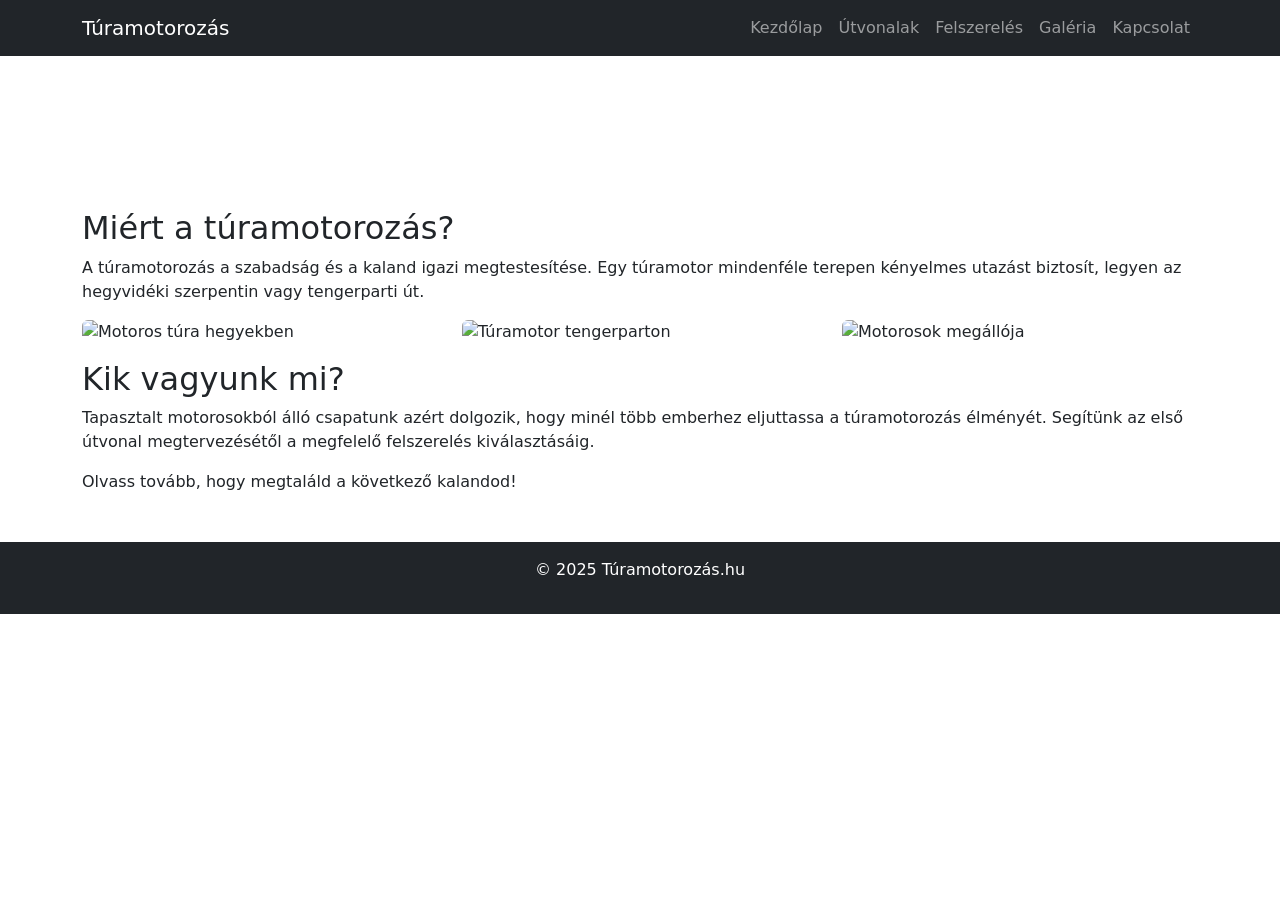
==== index.html @ 0ee834d4 "kezdetek" ====
<!DOCTYPE html>
<html lang="hu">
<head>
  <meta charset="UTF-8">
  <meta name="viewport" content="width=device-width, initial-scale=1.0">
  <title>Túramotorozás - Kezdőlap</title>
  <link href="https://cdn.jsdelivr.net/npm/bootstrap@5.3.0/dist/css/bootstrap.min.css" rel="stylesheet">
  <link rel="stylesheet" href="style.css">
</head>
<body>
  <!-- Felső menü -->
  <nav class="navbar navbar-expand-lg navbar-dark bg-dark sticky-top">
    <div class="container">
      <a class="navbar-brand" href="index.html">Túramotorozás</a>
      <button class="navbar-toggler" type="button" data-bs-toggle="collapse" data-bs-target="#navbarNav">
        <span class="navbar-toggler-icon"></span>
      </button>
      <div class="collapse navbar-collapse" id="navbarNav">
        <ul class="navbar-nav ms-auto">
          <li class="nav-item"><a class="nav-link" href="index.html">Kezdőlap</a></li>
          <li class="nav-item"><a class="nav-link" href="utvonalak.html">Útvonalak</a></li>
          <li class="nav-item"><a class="nav-link" href="felszereles.html">Felszerelés</a></li>
          <li class="nav-item"><a class="nav-link" href="galeria.html">Galéria</a></li>
          <li class="nav-item"><a class="nav-link" href="kapcsolat.html">Kapcsolat</a></li>
        </ul>
      </div>
    </div>
  </nav>

  <!-- Tartalom -->
  <header class="hero text-center text-white">
    <div class="container">
      <h1 class="display-4">Üdvözlünk a Túramotorozás Világában!</h1>
      <p class="lead">Fedezd fel Európa legszebb útjait kényelmes túramotorokon!</p>
    </div>
  </header>

  <main class="container my-5">
    <section>
      <h2>Miért a túramotorozás?</h2>
      <p>A túramotorozás a szabadság és a kaland igazi megtestesítése. Egy túramotor mindenféle terepen kényelmes utazást biztosít, legyen az hegyvidéki szerpentin vagy tengerparti út.</p>
    </section>

    <section class="row">
      <div class="col-md-4">
        <img src="img/tura1.jpg" alt="Motoros túra hegyekben" class="img-fluid rounded mb-3">
      </div>
      <div class="col-md-4">
        <img src="img/tura2.jpg" alt="Túramotor tengerparton" class="img-fluid rounded mb-3">
      </div>
      <div class="col-md-4">
        <img src="img/tura3.jpg" alt="Motorosok megállója" class="img-fluid rounded mb-3">
      </div>
    </section>

    <section>
      <h2>Kik vagyunk mi?</h2>
      <p>Tapasztalt motorosokból álló csapatunk azért dolgozik, hogy minél több emberhez eljuttassa a túramotorozás élményét. Segítünk az első útvonal megtervezésétől a megfelelő felszerelés kiválasztásáig.</p>
      <p>Olvass tovább, hogy megtaláld a következő kalandod!</p>
    </section>
  </main>

  <footer class="bg-dark text-center text-white py-3">
    <p>&copy; 2025 Túramotorozás.hu</p>
  </footer>

  <script src="https://cdn.jsdelivr.net/npm/bootstrap@5.3.0/dist/js/bootstrap.bundle.min.js"></script>
  <script src="script.js"></script>
</body>
</html>
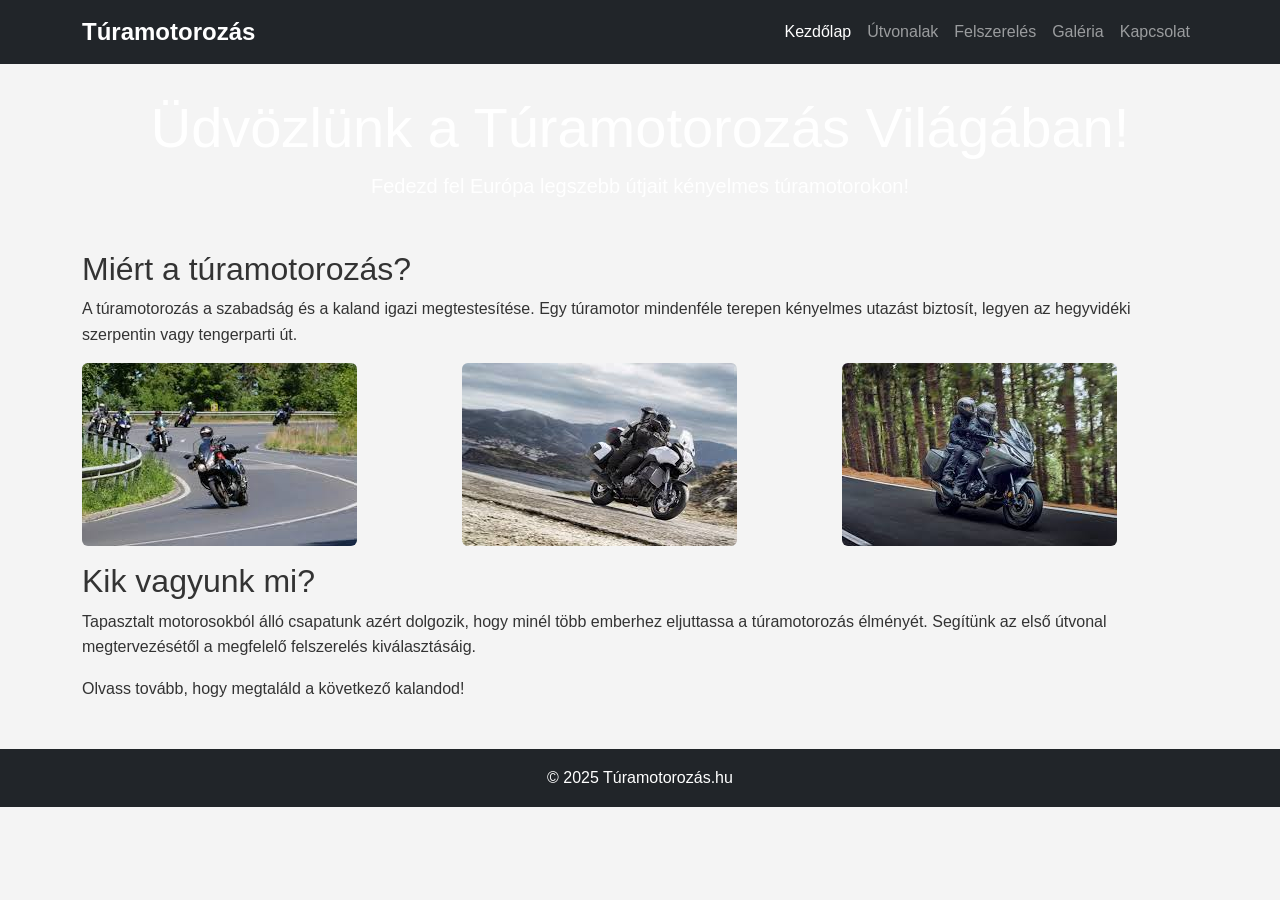
==== commit 1240a507: "alapoldalak" ====
--- a/index.html
+++ b/index.html
@@ -17,7 +17,7 @@
       </button>
       <div class="collapse navbar-collapse" id="navbarNav">
         <ul class="navbar-nav ms-auto">
-          <li class="nav-item"><a class="nav-link" href="index.html">Kezdőlap</a></li>
+          <li class="nav-item"><a class="nav-link active" href="index.html">Kezdőlap</a></li>
           <li class="nav-item"><a class="nav-link" href="utvonalak.html">Útvonalak</a></li>
           <li class="nav-item"><a class="nav-link" href="felszereles.html">Felszerelés</a></li>
           <li class="nav-item"><a class="nav-link" href="galeria.html">Galéria</a></li>
--- a/style.css
+++ b/style.css
@@ -0,0 +1,80 @@
+/* Alap stílusok */
+body {
+    font-family: Arial, sans-serif;
+    background-color: #f4f4f4;
+    color: #333;
+    line-height: 1.6;
+  }
+  
+  .navbar {
+    margin-bottom: 30px;
+  }
+  
+  .navbar-brand {
+    font-weight: bold;
+    font-size: 1.5rem;
+  }
+  
+  footer {
+    background-color: #343a40;
+    color: white;
+    padding: 10px 0;
+  }
+  
+  footer p {
+    margin: 0;
+  }
+  
+  /* Képek megjelenése */
+  .img-fluid {
+    max-width: 100%;
+    height: auto;
+  }
+  
+  /* Formázás */
+  form .form-control {
+    border-radius: 0;
+    border: 2px solid #ccc;
+    transition: border-color 0.3s ease;
+  }
+  
+  form .form-control:focus {
+    border-color: #007bff;
+  }
+  
+  form .btn-primary {
+    background-color: #007bff;
+    border: none;
+    padding: 10px 20px;
+    font-size: 1rem;
+    cursor: pointer;
+    transition: background-color 0.3s ease;
+  }
+  
+  form .btn-primary:hover {
+    background-color: #0056b3;
+  }
+  
+  .alert {
+    margin-top: 20px;
+  }
+  
+  .alert-success {
+    background-color: #28a745;
+    color: white;
+  }
+  
+  .alert-danger {
+    background-color: #dc3545;
+    color: white;
+  }
+  
+  /* Egyedi margó a szövegekhez */
+  .mt-5 {
+    margin-top: 3rem;
+  }
+  
+  .mt-4 {
+    margin-top: 2rem;
+  }
+  
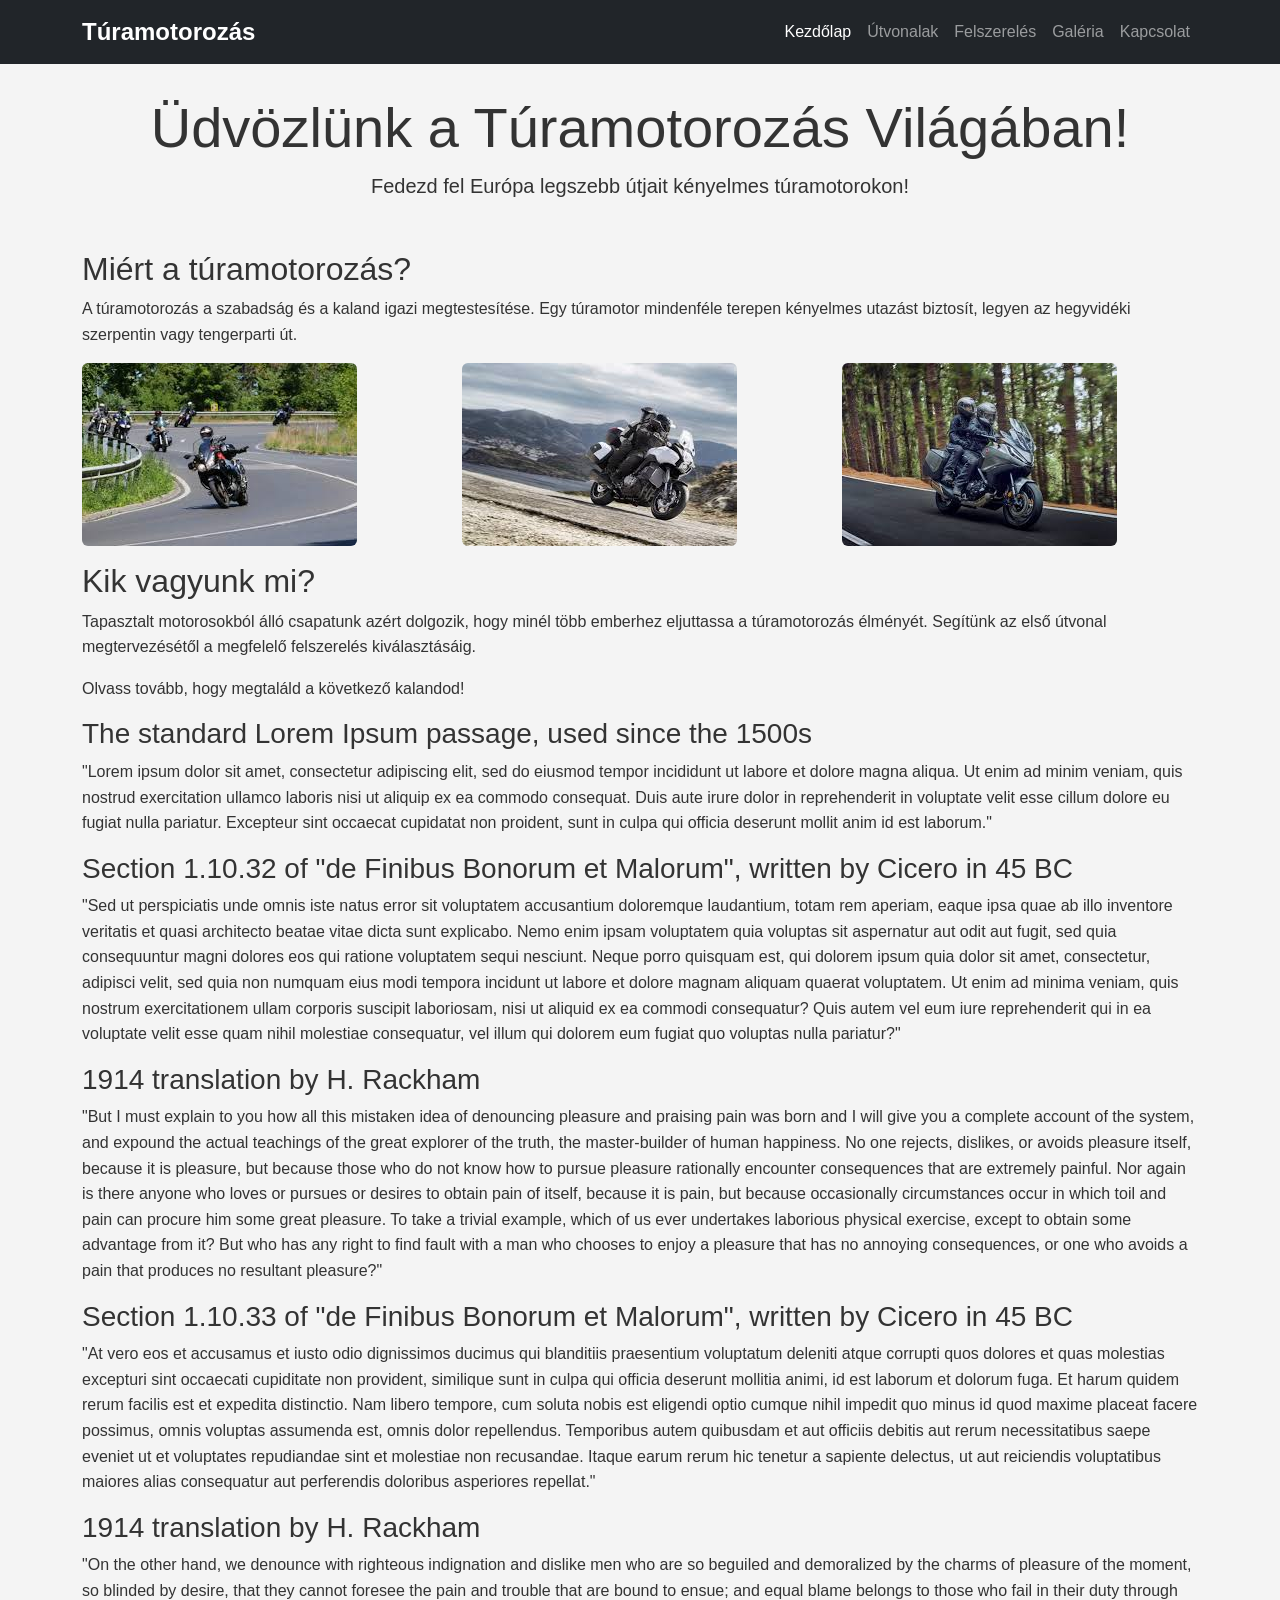
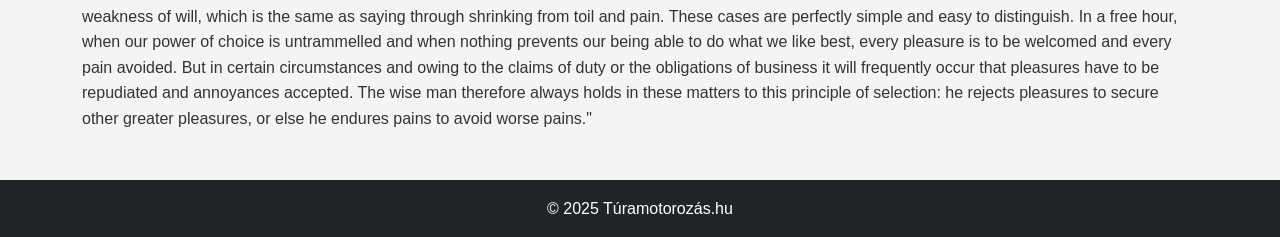
==== commit 0314cb9a: "kepek" ====
--- a/index.html
+++ b/index.html
@@ -28,7 +28,7 @@
   </nav>
 
   <!-- Tartalom -->
-  <header class="hero text-center text-white">
+  <header class="hero text-center">
     <div class="container">
       <h1 class="display-4">Üdvözlünk a Túramotorozás Világában!</h1>
       <p class="lead">Fedezd fel Európa legszebb útjait kényelmes túramotorokon!</p>
@@ -58,8 +58,19 @@
       <p>Tapasztalt motorosokból álló csapatunk azért dolgozik, hogy minél több emberhez eljuttassa a túramotorozás élményét. Segítünk az első útvonal megtervezésétől a megfelelő felszerelés kiválasztásáig.</p>
       <p>Olvass tovább, hogy megtaláld a következő kalandod!</p>
     </section>
+    <section>
+    <div id="Translation">
+
+    <h3>The standard Lorem Ipsum passage, used since the 1500s</h3><p>"Lorem ipsum dolor sit amet, consectetur adipiscing elit, sed do eiusmod tempor incididunt ut labore et dolore magna aliqua. Ut enim ad minim veniam, quis nostrud exercitation ullamco laboris nisi ut aliquip ex ea commodo consequat. Duis aute irure dolor in reprehenderit in voluptate velit esse cillum dolore eu fugiat nulla pariatur. Excepteur sint occaecat cupidatat non proident, sunt in culpa qui officia deserunt mollit anim id est laborum."</p><h3>Section 1.10.32 of "de Finibus Bonorum et Malorum", written by Cicero in 45 BC</h3><p>"Sed ut perspiciatis unde omnis iste natus error sit voluptatem accusantium doloremque laudantium, totam rem aperiam, eaque ipsa quae ab illo inventore veritatis et quasi architecto beatae vitae dicta sunt explicabo. Nemo enim ipsam voluptatem quia voluptas sit aspernatur aut odit aut fugit, sed quia consequuntur magni dolores eos qui ratione voluptatem sequi nesciunt. Neque porro quisquam est, qui dolorem ipsum quia dolor sit amet, consectetur, adipisci velit, sed quia non numquam eius modi tempora incidunt ut labore et dolore magnam aliquam quaerat voluptatem. Ut enim ad minima veniam, quis nostrum exercitationem ullam corporis suscipit laboriosam, nisi ut aliquid ex ea commodi consequatur? Quis autem vel eum iure reprehenderit qui in ea voluptate velit esse quam nihil molestiae consequatur, vel illum qui dolorem eum fugiat quo voluptas nulla pariatur?"</p>
+    <h3>1914 translation by H. Rackham</h3>
+    <p>"But I must explain to you how all this mistaken idea of denouncing pleasure and praising pain was born and I will give you a complete account of the system, and expound the actual teachings of the great explorer of the truth, the master-builder of human happiness. No one rejects, dislikes, or avoids pleasure itself, because it is pleasure, but because those who do not know how to pursue pleasure rationally encounter consequences that are extremely painful. Nor again is there anyone who loves or pursues or desires to obtain pain of itself, because it is pain, but because occasionally circumstances occur in which toil and pain can procure him some great pleasure. To take a trivial example, which of us ever undertakes laborious physical exercise, except to obtain some advantage from it? But who has any right to find fault with a man who chooses to enjoy a pleasure that has no annoying consequences, or one who avoids a pain that produces no resultant pleasure?"</p>
+    <h3>Section 1.10.33 of "de Finibus Bonorum et Malorum", written by Cicero in 45 BC</h3>
+    <p>"At vero eos et accusamus et iusto odio dignissimos ducimus qui blanditiis praesentium voluptatum deleniti atque corrupti quos dolores et quas molestias excepturi sint occaecati cupiditate non provident, similique sunt in culpa qui officia deserunt mollitia animi, id est laborum et dolorum fuga. Et harum quidem rerum facilis est et expedita distinctio. Nam libero tempore, cum soluta nobis est eligendi optio cumque nihil impedit quo minus id quod maxime placeat facere possimus, omnis voluptas assumenda est, omnis dolor repellendus. Temporibus autem quibusdam et aut officiis debitis aut rerum necessitatibus saepe eveniet ut et voluptates repudiandae sint et molestiae non recusandae. Itaque earum rerum hic tenetur a sapiente delectus, ut aut reiciendis voluptatibus maiores alias consequatur aut perferendis doloribus asperiores repellat."</p>
+    <h3>1914 translation by H. Rackham</h3>
+    <p>"On the other hand, we denounce with righteous indignation and dislike men who are so beguiled and demoralized by the charms of pleasure of the moment, so blinded by desire, that they cannot foresee the pain and trouble that are bound to ensue; and equal blame belongs to those who fail in their duty through weakness of will, which is the same as saying through shrinking from toil and pain. These cases are perfectly simple and easy to distinguish. In a free hour, when our power of choice is untrammelled and when nothing prevents our being able to do what we like best, every pleasure is to be welcomed and every pain avoided. But in certain circumstances and owing to the claims of duty or the obligations of business it will frequently occur that pleasures have to be repudiated and annoyances accepted. The wise man therefore always holds in these matters to this principle of selection: he rejects pleasures to secure other greater pleasures, or else he endures pains to avoid worse pains."</p>
+    </div>
+    </section>
   </main>
-
   <footer class="bg-dark text-center text-white py-3">
     <p>&copy; 2025 Túramotorozás.hu</p>
   </footer>
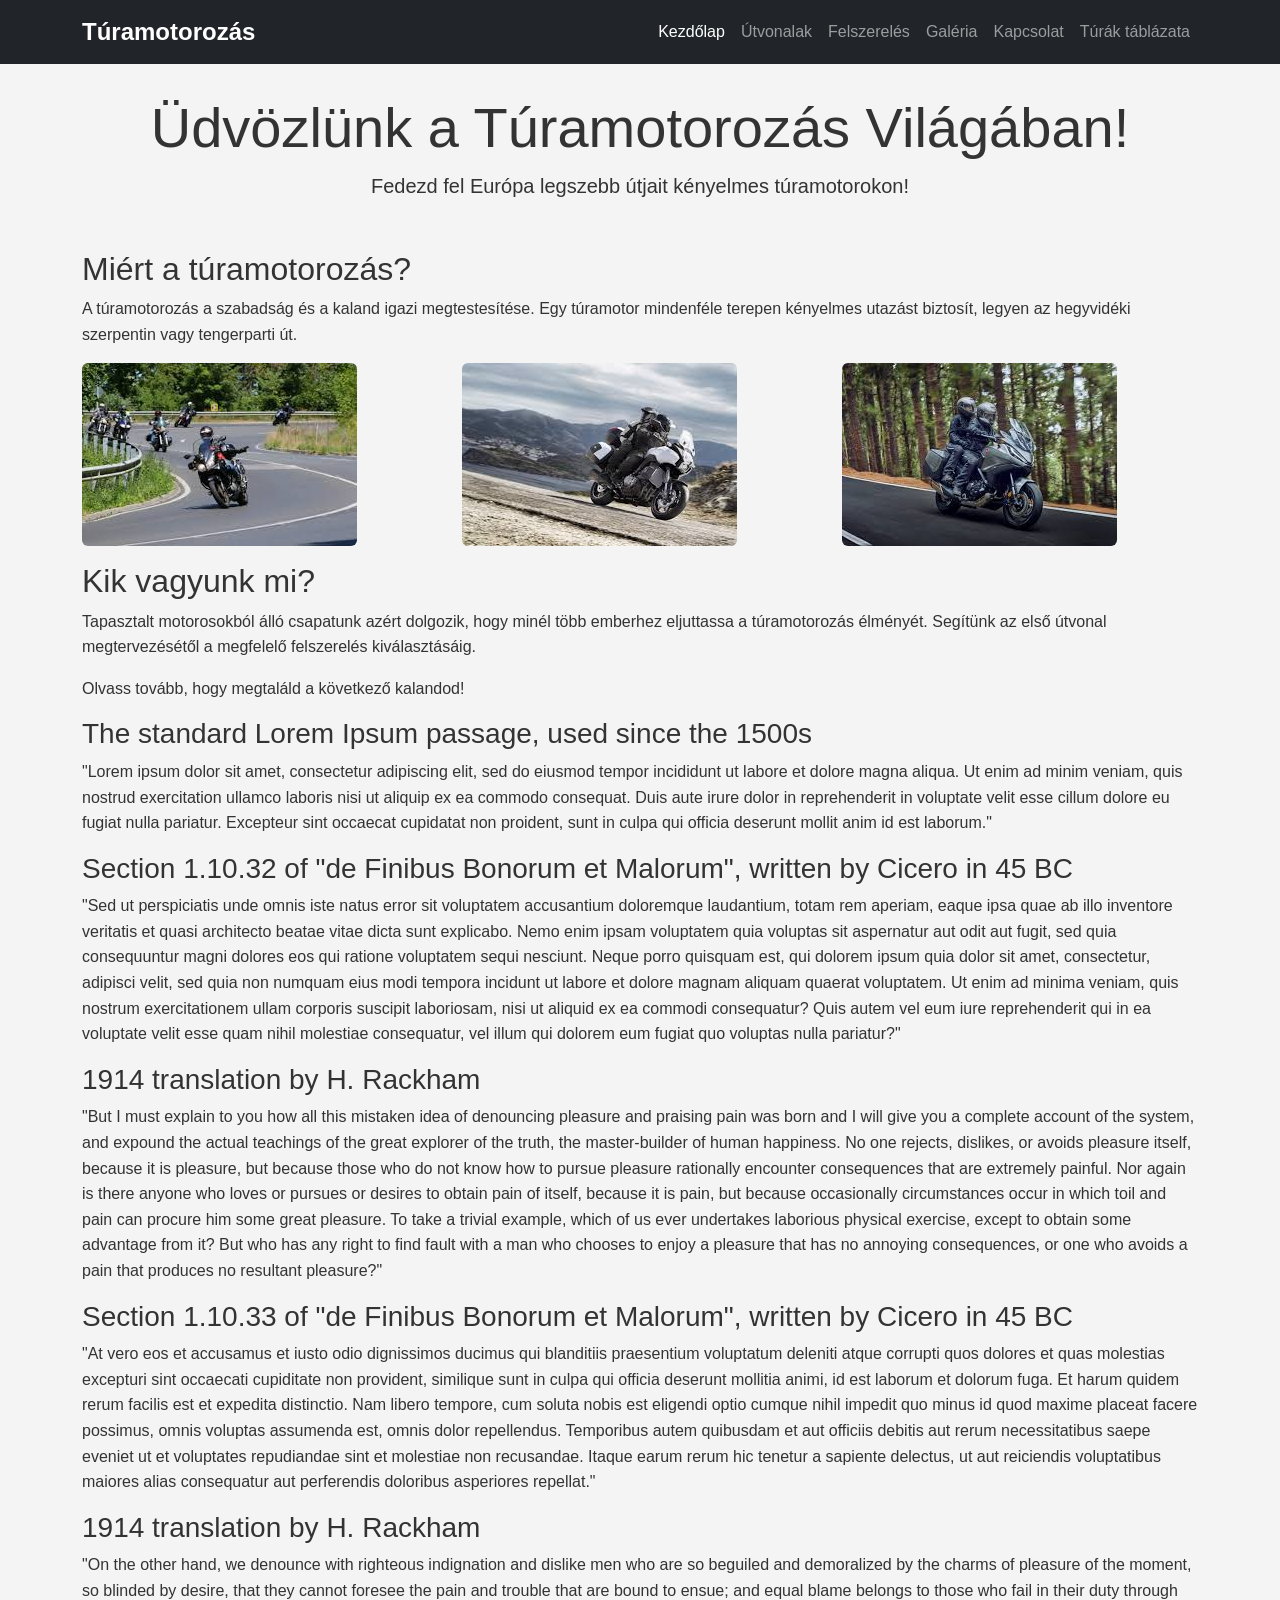
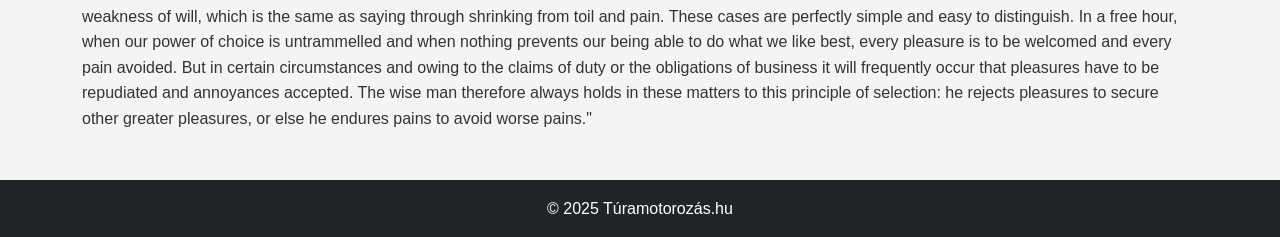
==== commit 631d4c7b: "táblázattal" ====
--- a/index.html
+++ b/index.html
@@ -22,6 +22,7 @@
           <li class="nav-item"><a class="nav-link" href="felszereles.html">Felszerelés</a></li>
           <li class="nav-item"><a class="nav-link" href="galeria.html">Galéria</a></li>
           <li class="nav-item"><a class="nav-link" href="kapcsolat.html">Kapcsolat</a></li>
+          <li class="nav-item"><a class="nav-link" href="tablazat.html">Túrák táblázata</a></li>
         </ul>
       </div>
     </div>
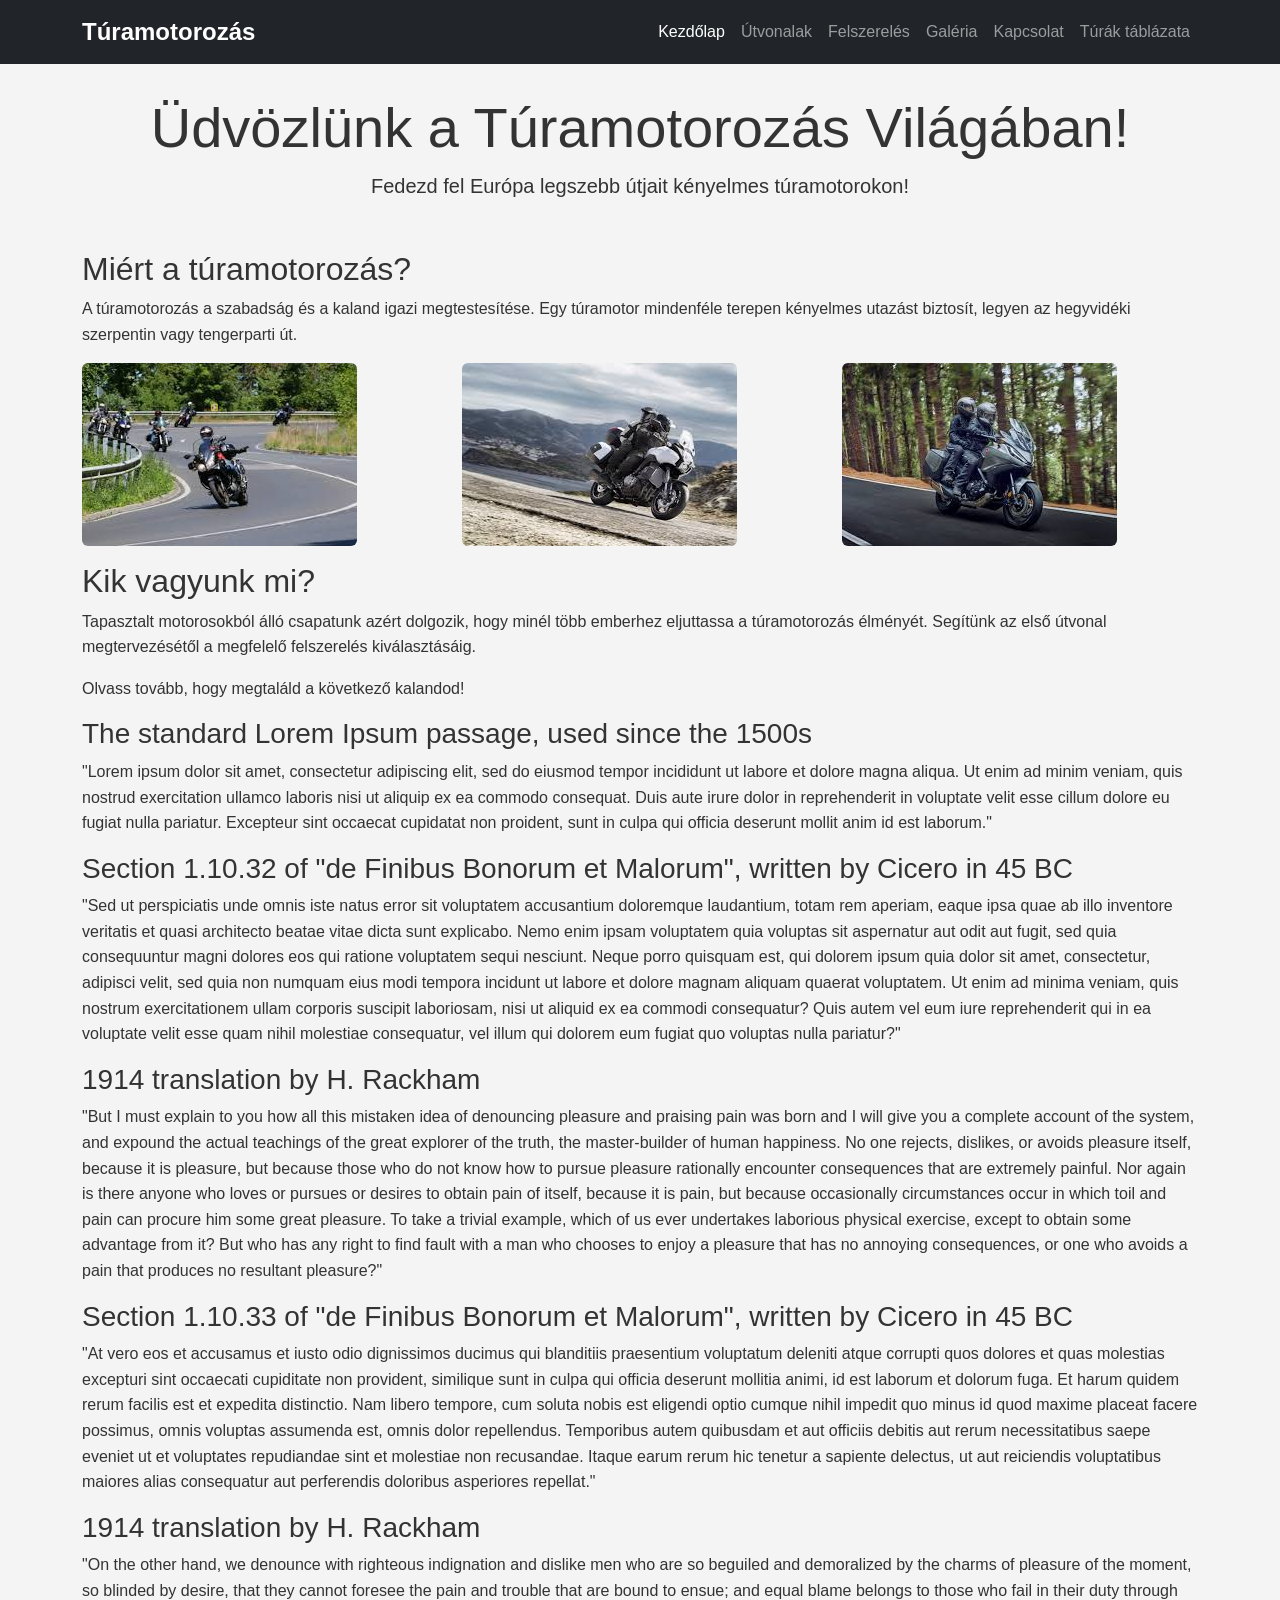
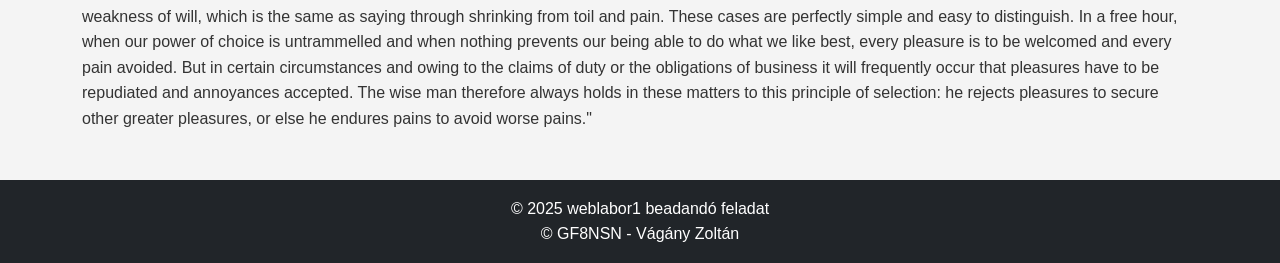
==== commit 362acb93: "kozel_a_vege" ====
--- a/index.html
+++ b/index.html
@@ -73,7 +73,8 @@
     </section>
   </main>
   <footer class="bg-dark text-center text-white py-3">
-    <p>&copy; 2025 Túramotorozás.hu</p>
+    <p>&copy; 2025 weblabor1 beadandó feladat</p>
+    <p>&copy; GF8NSN - Vágány Zoltán</p>
   </footer>
 
   <script src="https://cdn.jsdelivr.net/npm/bootstrap@5.3.0/dist/js/bootstrap.bundle.min.js"></script>
